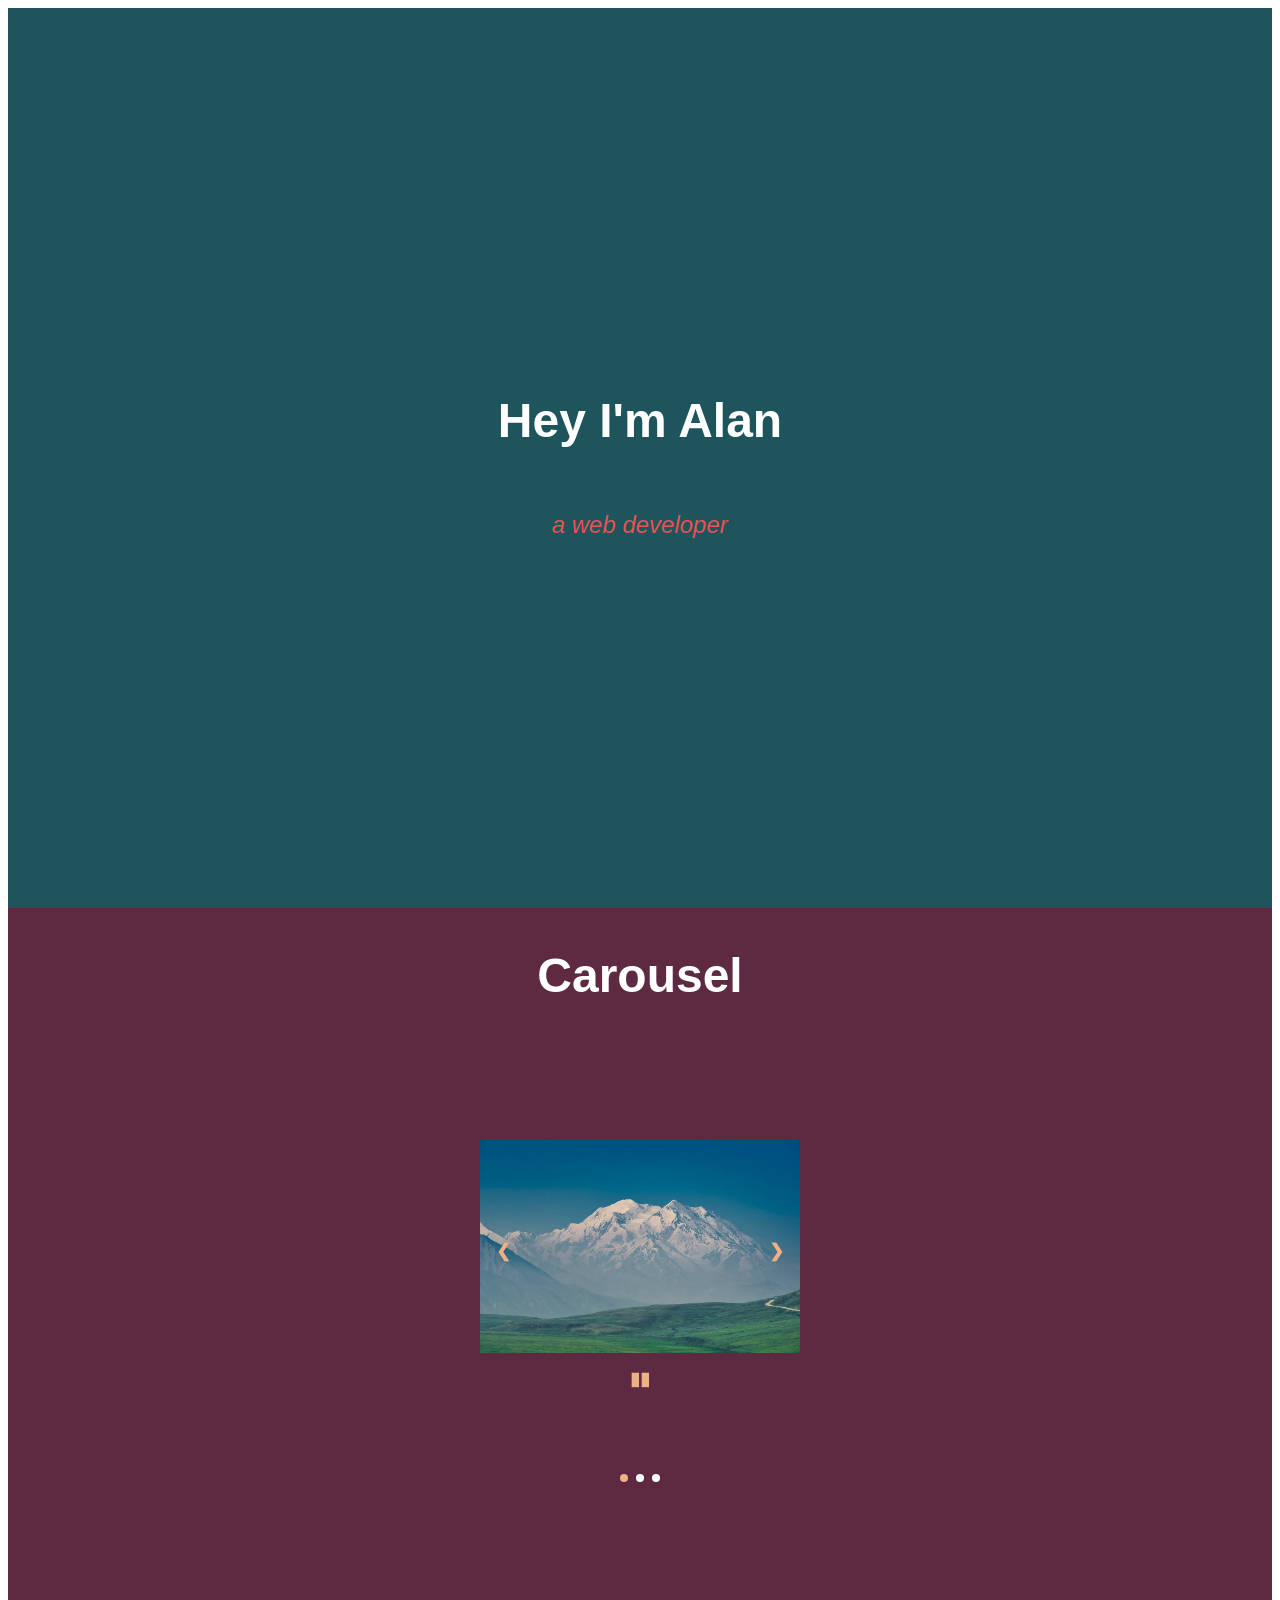
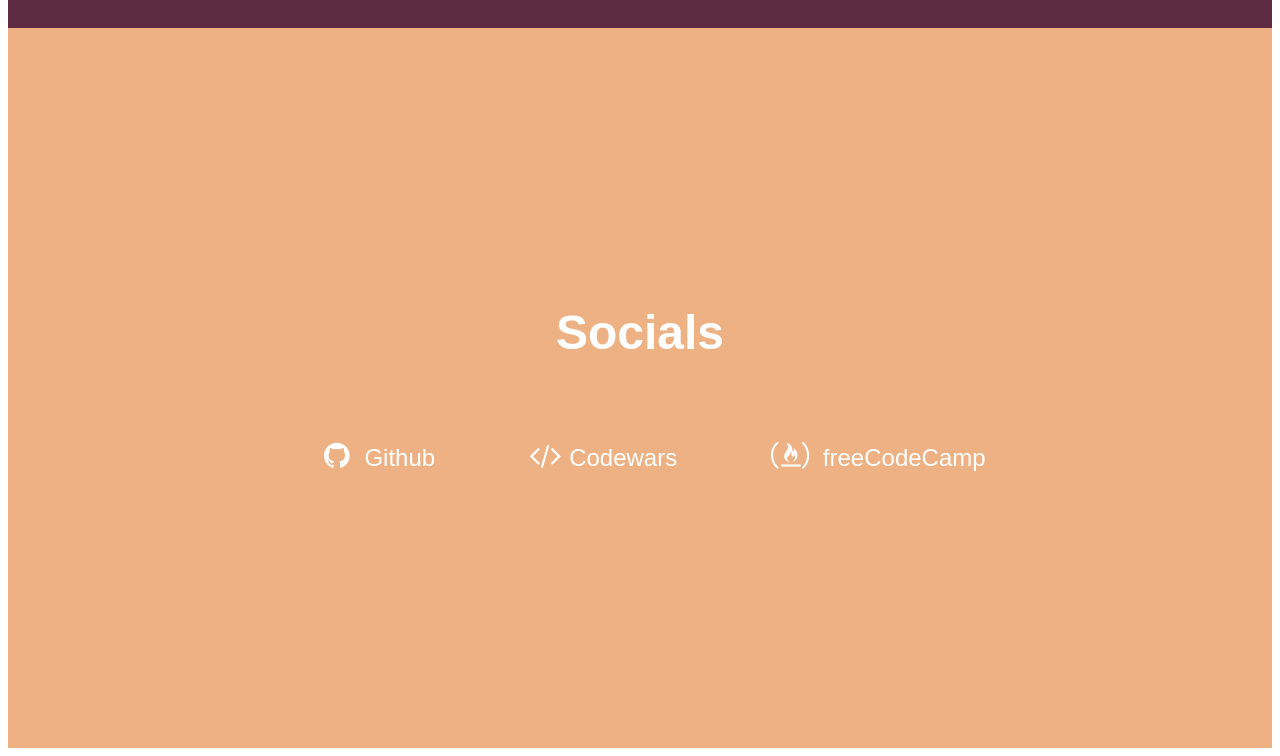
==== index.html @ 08580834 "reorganized and removed public folder" ====
<!DOCTYPE html>
<html>
<head>
	<title>CSS Grid</title>
  <link rel="stylesheet" href="https://cdnjs.cloudflare.com/ajax/libs/font-awesome/4.7.0/css/font-awesome.min.css">
	<link rel="stylesheet" type="text/css" href="./css/styles.css">
</head>
<body>
	<div class="wrapper">

		<section class="welcome-section sections">
      <h1>Hey I'm Alan</h1>
      <p>a web developer</p>
    </section>

    <section class="carousel-section sections">
      <h2>Carousel</h2>
      <!-- Slideshow container -->
      <div class="slideshow-container">
        <!-- Full-width images with number and caption text -->
        <div class="mySlides fade">
          <img src="./images/img1.jpeg" style="width:100%">
        </div>

        <div class="mySlides fade">
          <img src="./images/img2.jpeg" style="width:100%">
        </div>

        <div class="mySlides fade">
          <img src="./images/img3.jpeg" style="width:100%">
        </div>

        <!-- Next and previous buttons -->
        <a class="prev" onclick="changeSlide(-1)">&#10094;</a>
        <a class="next" onclick="changeSlide(1)">&#10095;</a>
        <a id="pause-play-timer" class="play-timer" onclick="pausePlayTimer()">&#9646;&#9646;</a>
      </div>
      <br>

      <!-- The dots/circles -->
      <div class="dots-container" style="text-align:center">
        <span class="dot"></span>
        <span class="dot"></span>
        <span class="dot"></span>
      </div>
    </section>

    <section class="contact-section sections">
      <h2>Socials</h2>
      <div class="contact-links">
        <div class="contact-link-item">
          <a href="https://github.com/AlanWong-1992" class="btn contact-details">
            <i class="fa fa-github" aria-hidden="false"></i>Github
          </a>
        </div>
        <div class="contact-link-item">
          <a href="https://www.codewars.com/users/alanw-developer" class="btn contact-details">
            <i class="fa fa-code" aria-hidden="false"></i>Codewars
          </a>
        </div>
        <div class="contact-link-item">  
          <a href="https://www.freecodecamp.org/alanw-developer" class="btn contact-details">
            <i class="fa fa-free-code-camp" aria-hidden="false"></i>  freeCodeCamp
          </a>
        </div>
      </div>
    </section>

	</div>
  <script type="text/javascript" src="./js/slideshow.js"></script>
</body>
</html>
---- css/styles.css ----
.wrapper {
  display: grid;
  grid-template-rows: auto auto auto;
  grid-row-gap: 0;
}

section {
  grid-row-gap: 0;
}

.wrapper * {
  justify-content: center;
  align-items: center;
}

.sections {
  display: flex;
  flex-direction: column;
  justify-content: center;
  width: 100%;
  margin: 0;
}

.welcome-section {
  height: 100vh;
  background: #1e555c;
}

.carousel-section {
  height: 80vh;
  background: #5d2a42;
}

.contact-section {
  height: 80vh;
  background: #EDB183;
}

.sections > h1, h2 {
  font-size: 3rem;
  font-family: 'Raleway', sans-serif;
  font-weight: 700;
  text-align: center;
  color: white;
}

.sections > p {
  font-size: 1.5rem;
  font-family: 'Poppins', sans-serif;
  font-weight: 200;
  font-style: italic;
  color: #F15152;
}

.contact-links{
  display: grid;
  grid-template-columns: auto auto auto;
  width: max-content;
}

footer{
  background: #f15152;
}

.contact-link-item {
  padding: 1rem 2rem;
  position: relative;
  top: 0;
  transition: top ease 0.5s;
}

.contact-link-item:hover {
  opacity: 0.7;
  top: -1rem;
}

.contact-link-item > a {
  font-size: 1.5rem;
  font-family: 'Poppins', sans-serif;
  font-weight: 200;
  color: white;
  text-decoration: none;
}

.fa {
  padding: 20px;
  font-size: 30px;
  width: 50px;
  text-align: center;
  text-decoration: none;
  margin: 5px 10px;
}

.fa:hover {
    opacity: 0.7;
}

.fa-free-code {
  margin-right: 15px;
}

.fa-free-code-camp{
  margin-right: 15px;
}

* {box-sizing:border-box}

/* Slideshow container */
.slideshow-container {
  object-fit:cover;
  position: relative;
  margin: auto;
}

/* Hide the images by default */
.mySlides {
  display: none;
}

.mySlides > img {
  height: 100%;
  width: 100%;
  object-fit: contain;
}

/* Next & previous buttons */
.prev, .next, #pause-play-timer {
  cursor: pointer;
  position: absolute;
  top: 50%;
  width: auto;
  margin-top: -22px;
  padding: 16px;
  color: #EDB183 !important;
  font-weight: bold;
  font-size: 18px;
  transition: 0.6s ease;
  border-radius: 0 3px 3px 0;
  user-select: none;
}

/* Position the "next button" to the right */
.next {
  right: 0;
  border-radius: 3px 0 0 3px;
}

#pause-play-timer {
  right: 42%;
  top: 90%;
  border-radius: 3px 0 0 3px;
}

/* On hover, add a black background color with a little bit see-through */
.prev:hover, .next:hover {
  background-color: rgba(245, 215, 215, 0.8);
}

/* Caption text */
.text {
  color: #f2f2f2;
  font-size: 15px;
  padding: 8px 12px;
  position: absolute;
  bottom: 8px;
  width: 100%;
  text-align: center;
}

/* Number text (1/3 etc) */
.numbertext {
  color: #f2f2f2;
  font-size: 12px;
  padding: 8px 12px;
  position: absolute;
  top: 0;
}

.dots-container {
  height: 5rem;
  margin-bottom: 5rem;
}

/* The dots/bullets/indicators */
.dot {
  cursor: pointer;
  height: 0.5rem;
  width: 0.5rem;
  margin: 0 2px;
  background-color: white;
  border-radius: 50%;
  display: inline-block;
  transition: background-color 0.6s ease;
}

.active, .dot:hover {
  background-color: #EDB183;
  /* transition: bottom ease 0.5s; */
}

/* Fading animation */
.fade {
  -webkit-animation-name: fade;
  -webkit-animation-duration: 1.5s;
  animation-name: fade;
  animation-duration: 1.5s;
}

@-webkit-keyframes fade {
  from {opacity: .4}
  to {opacity: 1}
}

@keyframes fade {
  from {opacity: .4}
  to {opacity: 1}
}
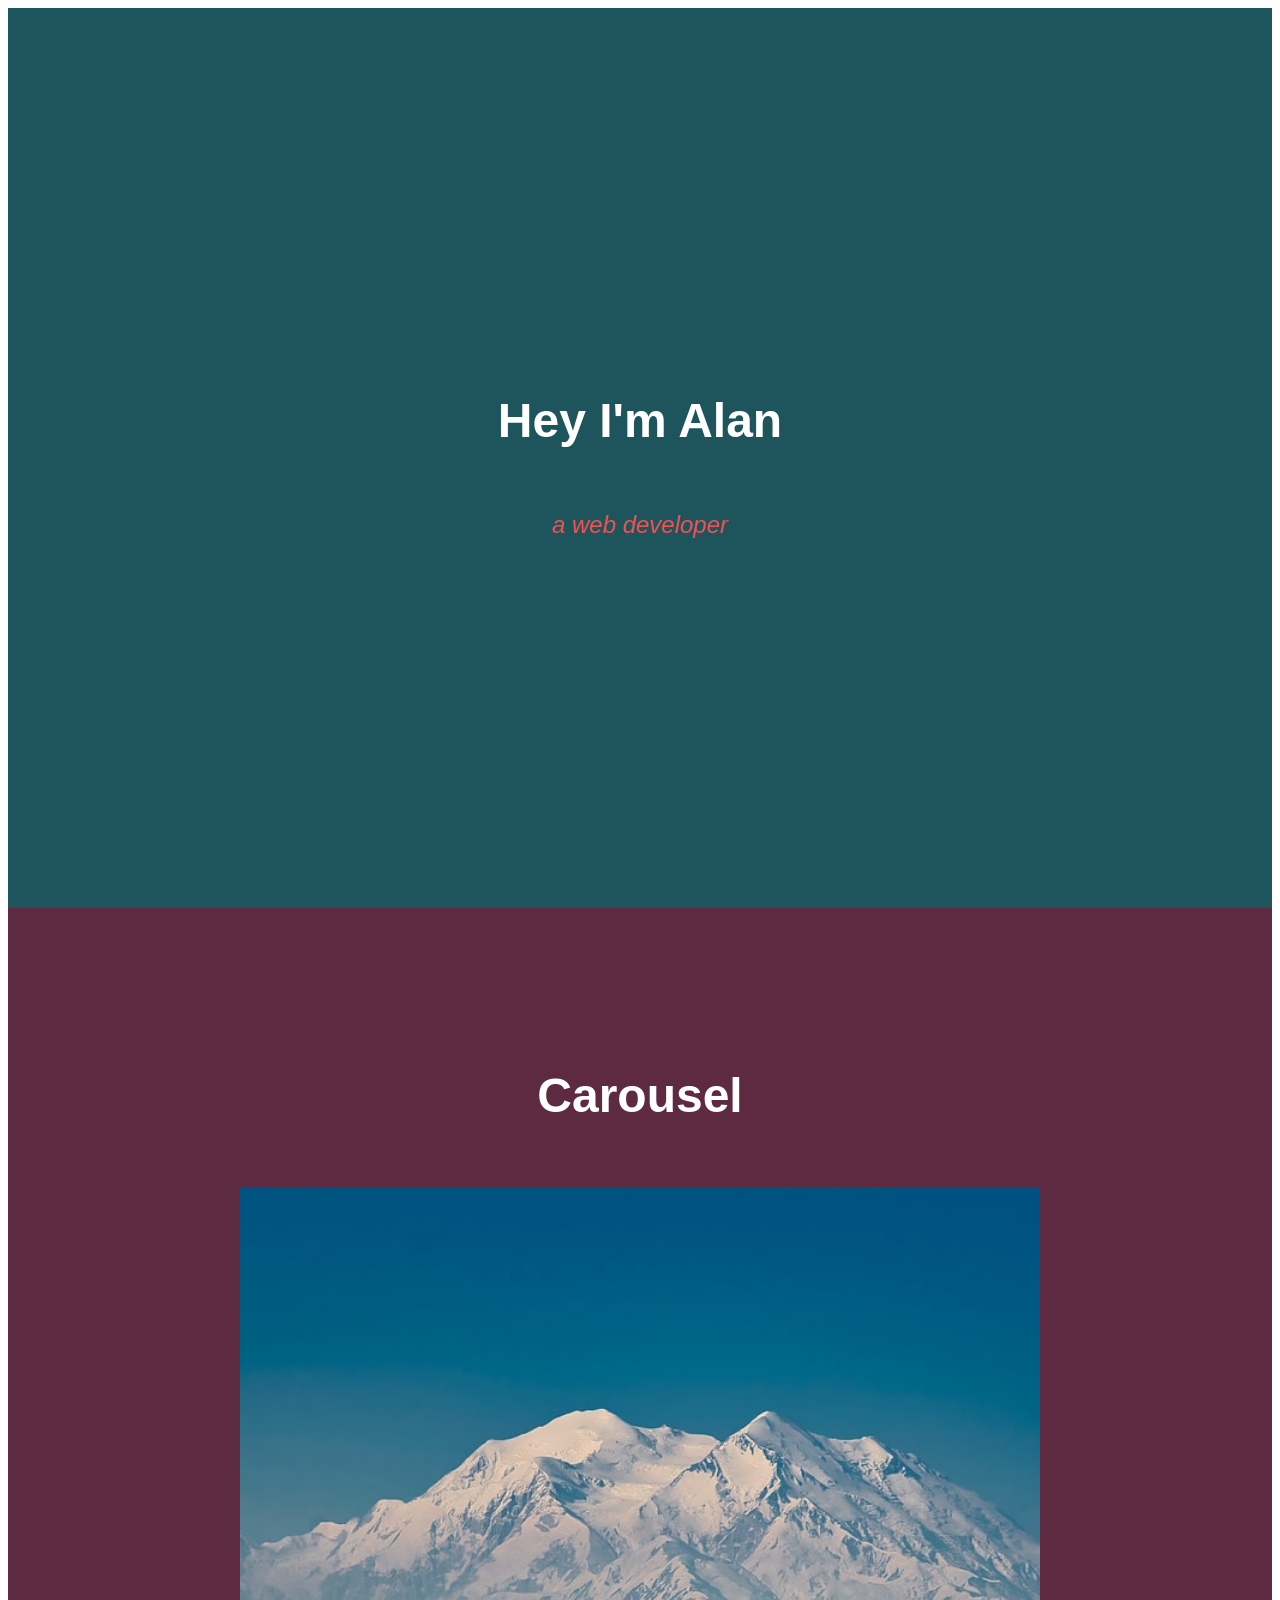
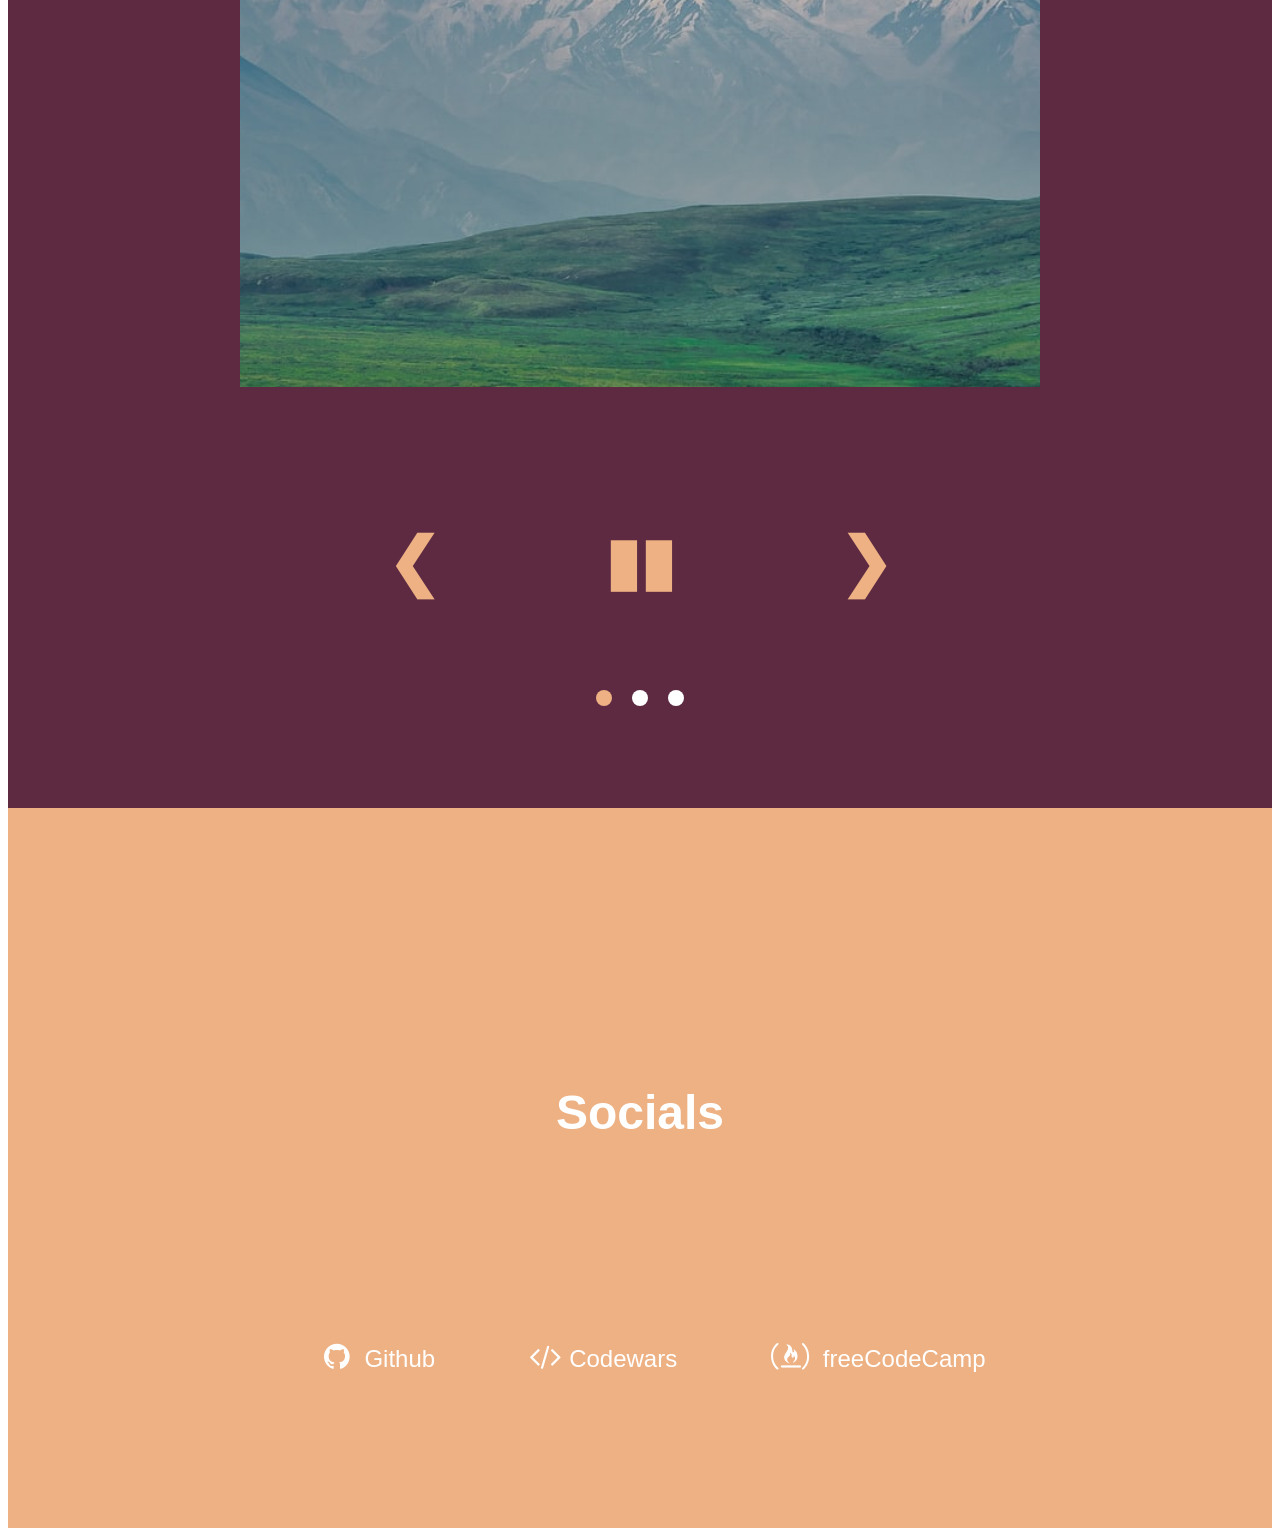
==== commit 7480528a: "attached fixed section size for carousel to fit child elements. enlarged btnsand added transition ef" ====
--- a/index.html
+++ b/index.html
@@ -18,27 +18,30 @@
       <!-- Slideshow container -->
       <div class="slideshow-container">
         <!-- Full-width images with number and caption text -->
+        
         <div class="mySlides fade">
-          <img src="./images/img1.jpeg" style="width:100%">
+          <img src="./images/img1.jpeg">
         </div>
 
         <div class="mySlides fade">
-          <img src="./images/img2.jpeg" style="width:100%">
+          <img src="./images/img2.jpeg">
         </div>
 
         <div class="mySlides fade">
-          <img src="./images/img3.jpeg" style="width:100%">
+          <img src="./images/img3.jpeg">
         </div>
 
-        <!-- Next and previous buttons -->
-        <a class="prev" onclick="changeSlide(-1)">&#10094;</a>
-        <a class="next" onclick="changeSlide(1)">&#10095;</a>
-        <a id="pause-play-timer" class="play-timer" onclick="pausePlayTimer()">&#9646;&#9646;</a>
       </div>
       <br>
 
-      <!-- The dots/circles -->
-      <div class="dots-container" style="text-align:center">
+      <div class="btns-container">
+        <!-- Next and previous buttons -->
+        <a class="prev" onclick="changeSlide(-1)">&#10094;</a>
+        <a id="pause-play-timer" class="play-timer" onclick="pausePlayTimer()">&#9646;&#9646;</a>
+        <a class="next" onclick="changeSlide(1)">&#10095;</a>
+      </div>
+      <div class="dots-container">
+        <!-- The dots/circles -->
         <span class="dot"></span>
         <span class="dot"></span>
         <span class="dot"></span>
--- a/css/styles.css
+++ b/css/styles.css
@@ -27,8 +27,10 @@
 }
 
 .carousel-section {
-  height: 80vh;
+  height: 1500px;
   background: #5d2a42;
+  display: grid;
+  grid-template-rows: 1fr 5fr 1fr 1fr;
 }
 
 .contact-section {
@@ -42,6 +44,10 @@
   font-weight: 700;
   text-align: center;
   color: white;
+}
+
+h2 {
+  margin: 10rem 0 0 0;
 }
 
 .sections > p {
@@ -56,6 +62,7 @@
   display: grid;
   grid-template-columns: auto auto auto;
   width: max-content;
+  margin-top: 10rem;
 }
 
 footer{
@@ -107,9 +114,9 @@
 
 /* Slideshow container */
 .slideshow-container {
-  object-fit:cover;
-  position: relative;
-  margin: auto;
+  width: 100px;
+  height: 100px;
+  margin-top: 4rem;
 }
 
 /* Hide the images by default */
@@ -117,26 +124,39 @@
   display: none;
 }
 
+.mySlides-active {
+  display: block;
+  width: 100%;
+  height: 100%;
+}
+
 .mySlides > img {
   height: 100%;
   width: 100%;
-  object-fit: contain;
+  object-fit: cover;
+}
+
+.btns-container {
+  text-align: center;
+  margin: 3rem 0;
 }
 
 /* Next & previous buttons */
 .prev, .next, #pause-play-timer {
   cursor: pointer;
-  position: absolute;
-  top: 50%;
+  /* position: absolute;
+  top: 50%; */
   width: auto;
   margin-top: -22px;
-  padding: 16px;
+  padding: 0 5rem;
   color: #EDB183 !important;
   font-weight: bold;
-  font-size: 18px;
-  transition: 0.6s ease;
+  font-size: 4rem;
   border-radius: 0 3px 3px 0;
   user-select: none;
+  position: relative;
+  top: 0;
+  transition: top ease 0.5s;
 }
 
 /* Position the "next button" to the right */
@@ -146,46 +166,29 @@
 }
 
 #pause-play-timer {
-  right: 42%;
-  top: 90%;
-  border-radius: 3px 0 0 3px;
+  position: relative;
+  top: 0;
+  transition: top ease 0.5s;
 }
 
 /* On hover, add a black background color with a little bit see-through */
-.prev:hover, .next:hover {
-  background-color: rgba(245, 215, 215, 0.8);
-}
-
-/* Caption text */
-.text {
-  color: #f2f2f2;
-  font-size: 15px;
-  padding: 8px 12px;
-  position: absolute;
-  bottom: 8px;
-  width: 100%;
-  text-align: center;
-}
-
-/* Number text (1/3 etc) */
-.numbertext {
-  color: #f2f2f2;
-  font-size: 12px;
-  padding: 8px 12px;
-  position: absolute;
-  top: 0;
+.prev:hover, .next:hover, #pause-play-timer:hover {
+  /* background-color: rgba(245, 215, 215, 0.8); */
+  top: -1rem;
 }
 
 .dots-container {
   height: 5rem;
   margin-bottom: 5rem;
+  text-align: center;
+  font-size: 4rem;
 }
 
 /* The dots/bullets/indicators */
 .dot {
   cursor: pointer;
-  height: 0.5rem;
-  width: 0.5rem;
+  height: 1rem;
+  width: 1rem;
   margin: 0 2px;
   background-color: white;
   border-radius: 50%;
@@ -214,4 +217,19 @@
 @keyframes fade {
   from {opacity: .4}
   to {opacity: 1}
-}+}
+
+/* media types and breakpoints */
+@media (min-width: 100px) {
+  .slideshow-container {
+    height: 800px;
+    width: 800px;
+  }
+}
+
+/* @media (min-width: 768px) {
+  .slideshow-container {
+    height: 500px;
+    width: 500px;
+  }
+} */
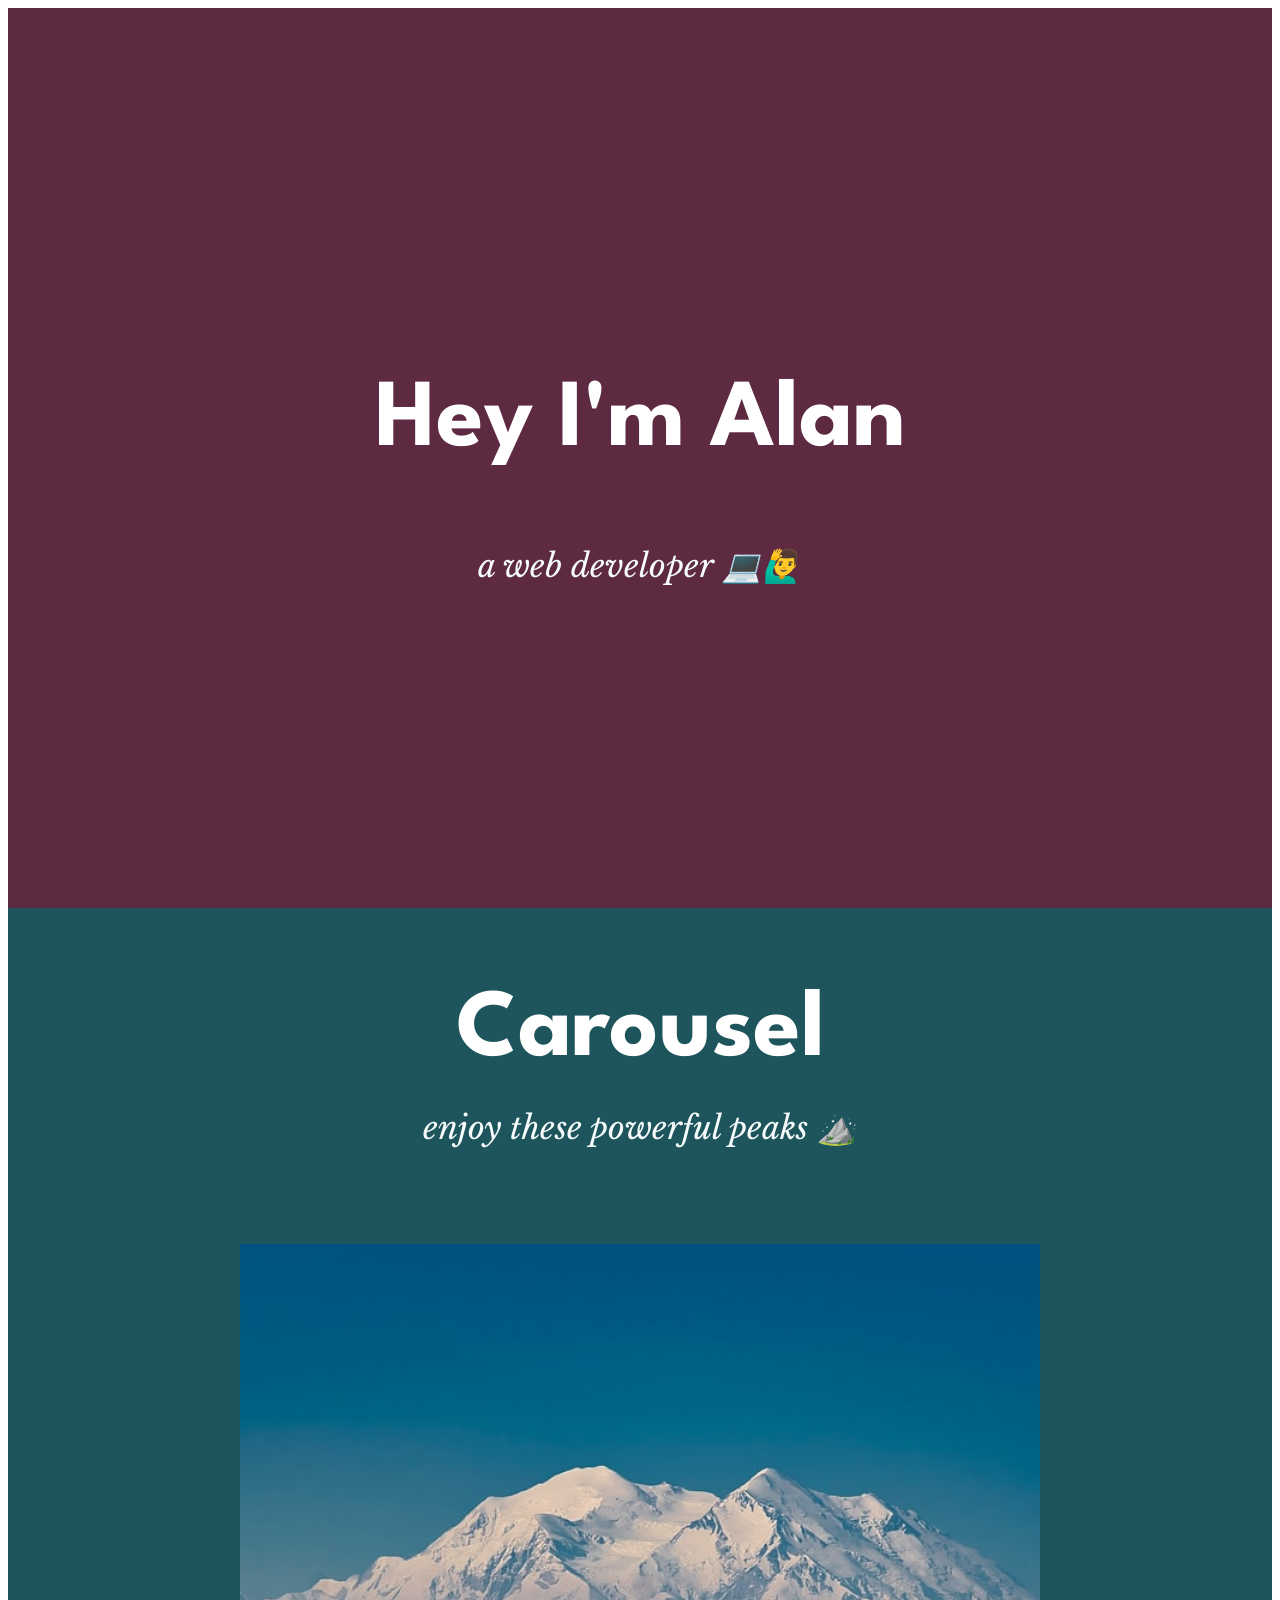
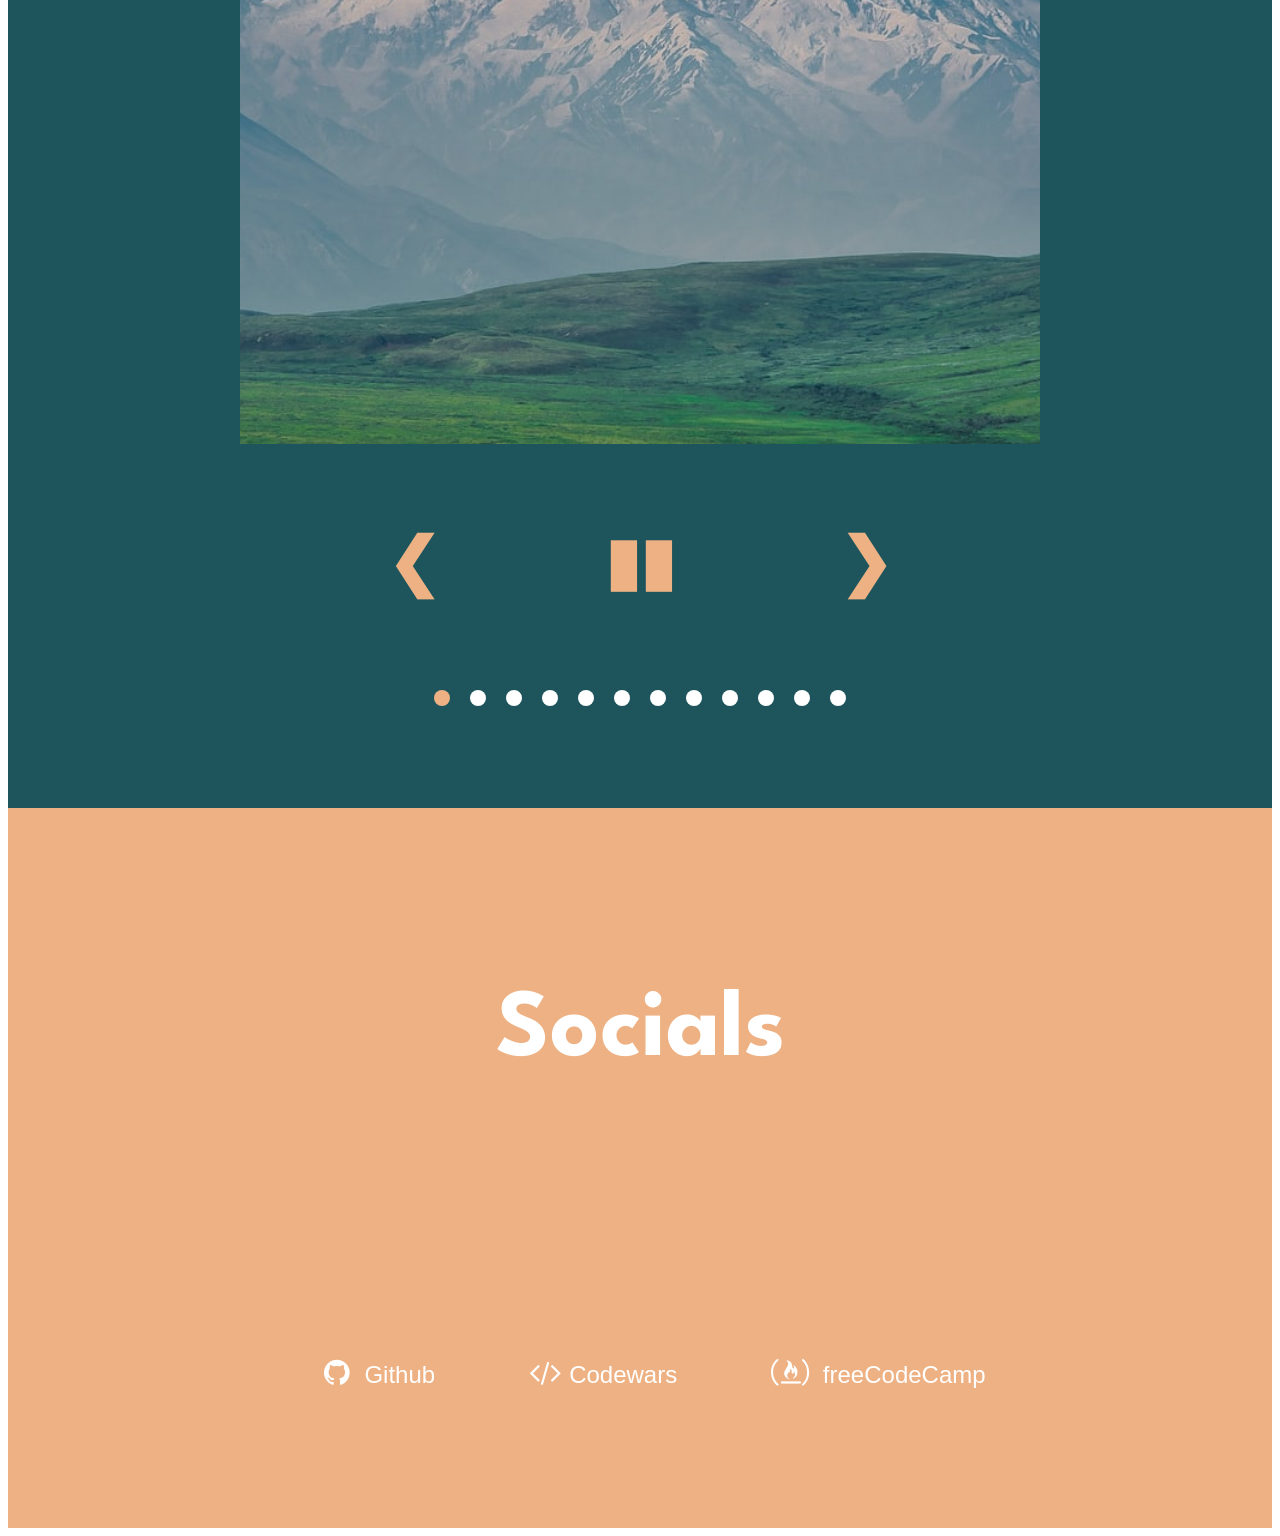
==== commit 0c842932: "added spartan and baskerville fonts from google" ====
--- a/index.html
+++ b/index.html
@@ -9,12 +9,17 @@
 	<div class="wrapper">
 
 		<section class="welcome-section sections">
-      <h1>Hey I'm Alan</h1>
-      <p>a web developer</p>
+      <div class="section-header">
+        <h1>Hey I'm Alan</h1>
+        <p>a web developer 💻🙋‍♂️</p>
+      </div>
     </section>
 
     <section class="carousel-section sections">
-      <h2>Carousel</h2>
+      <div class="section-header">
+        <h2>Carousel</h2>
+        <p>enjoy these powerful peaks ⛰️</p>
+      </div>
       <!-- Slideshow container -->
       <div class="slideshow-container">
         <!-- Full-width images with number and caption text -->
@@ -31,6 +36,42 @@
           <img src="./images/img3.jpeg">
         </div>
 
+        <div class="mySlides fade">
+          <img src="./images/img4.jpeg">
+        </div>
+
+        <div class="mySlides fade">
+          <img src="./images/img5.jpeg">
+        </div>
+
+        <div class="mySlides fade">
+          <img src="./images/img6.jpeg">
+        </div>
+
+        <div class="mySlides fade">
+          <img src="./images/img7.jpeg">
+        </div>
+
+        <div class="mySlides fade">
+          <img src="./images/img8.jpeg">
+        </div>
+
+        <div class="mySlides fade">
+          <img src="./images/img9.jpeg">
+        </div>
+
+        <div class="mySlides fade">
+          <img src="./images/img10.jpeg">
+        </div>
+
+        <div class="mySlides fade">
+          <img src="./images/img11.jpeg">
+        </div>
+
+        <div class="mySlides fade">
+          <img src="./images/img12.jpeg">
+        </div>
+
       </div>
       <br>
 
@@ -42,6 +83,15 @@
       </div>
       <div class="dots-container">
         <!-- The dots/circles -->
+        <span class="dot"></span>
+        <span class="dot"></span>
+        <span class="dot"></span>
+        <span class="dot"></span>
+        <span class="dot"></span>
+        <span class="dot"></span>
+        <span class="dot"></span>
+        <span class="dot"></span>
+        <span class="dot"></span>
         <span class="dot"></span>
         <span class="dot"></span>
         <span class="dot"></span>
--- a/css/styles.css
+++ b/css/styles.css
@@ -1,3 +1,6 @@
+@import url('https://fonts.googleapis.com/css2?family=Spartan:wght@800&display=swap');
+@import url('https://fonts.googleapis.com/css2?family=Libre+Baskerville:ital@1&display=swap');
+
 .wrapper {
   display: grid;
   grid-template-rows: auto auto auto;
@@ -23,12 +26,12 @@
 
 .welcome-section {
   height: 100vh;
-  background: #1e555c;
+  background: #5d2a42
 }
 
 .carousel-section {
   height: 1500px;
-  background: #5d2a42;
+  background: #1e555c;
   display: grid;
   grid-template-rows: 1fr 5fr 1fr 1fr;
 }
@@ -38,24 +41,28 @@
   background: #EDB183;
 }
 
-.sections > h1, h2 {
-  font-size: 3rem;
-  font-family: 'Raleway', sans-serif;
+.section-header {
+  text-align: center;
+}
+
+.section-header > h1, h2 {
+  font-size: 6rem;
+  font-family: 'Spartan','Raleway', sans-serif;
   font-weight: 700;
   text-align: center;
   color: white;
 }
 
-h2 {
-  margin: 10rem 0 0 0;
-}
-
-.sections > p {
-  font-size: 1.5rem;
-  font-family: 'Poppins', sans-serif;
+.section-header > h2 {
+  margin: 5rem 0 0 0;
+}
+
+.section-header > p {
+  font-size: 2rem;
+  font-family: 'Libre Baskerville', serif;
   font-weight: 200;
   font-style: italic;
-  color: #F15152;
+  color: #F6FBFC;
 }
 
 .contact-links{
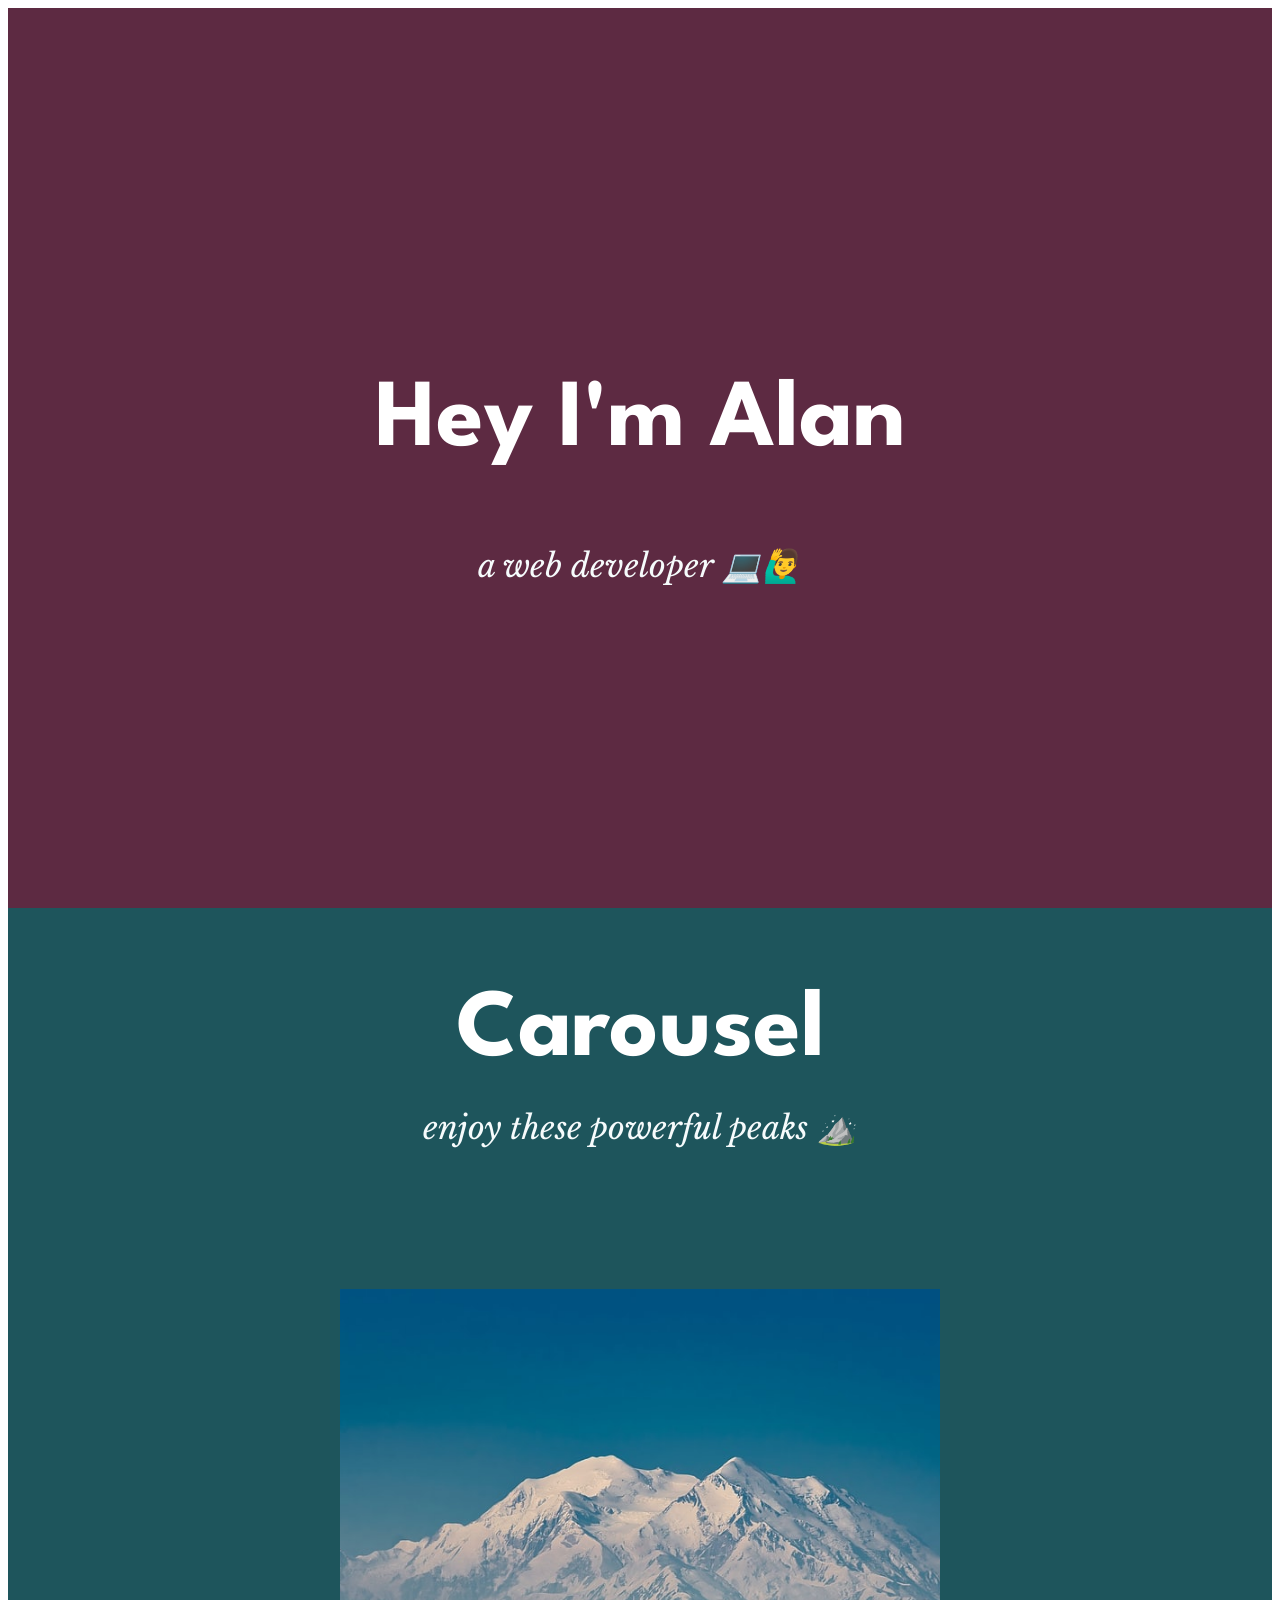
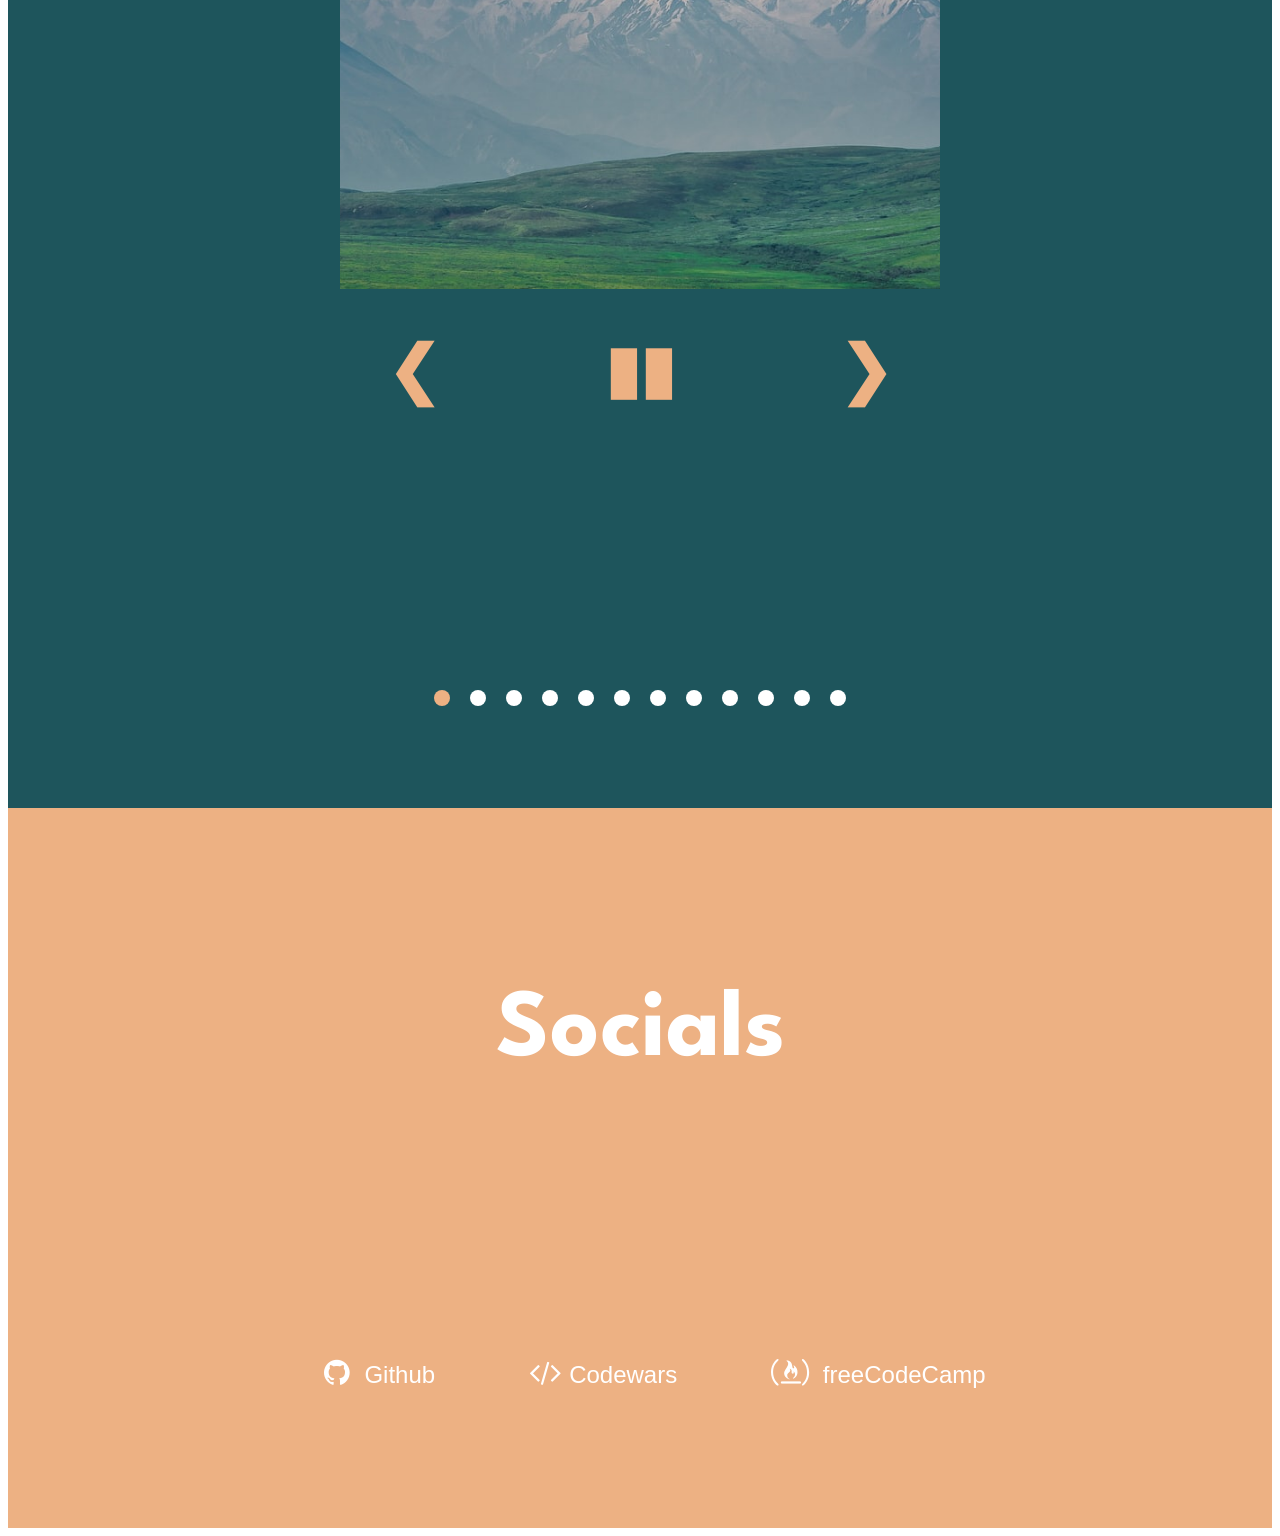
==== commit 4c54fc2b: "changed image size to 600x600 pixels" ====
--- a/index.html
+++ b/index.html
@@ -23,57 +23,43 @@
       <!-- Slideshow container -->
       <div class="slideshow-container">
         <!-- Full-width images with number and caption text -->
-        
         <div class="mySlides fade">
           <img src="./images/img1.jpeg">
         </div>
-
         <div class="mySlides fade">
           <img src="./images/img2.jpeg">
         </div>
-
         <div class="mySlides fade">
           <img src="./images/img3.jpeg">
         </div>
-
         <div class="mySlides fade">
           <img src="./images/img4.jpeg">
         </div>
-
         <div class="mySlides fade">
           <img src="./images/img5.jpeg">
         </div>
-
         <div class="mySlides fade">
           <img src="./images/img6.jpeg">
         </div>
-
         <div class="mySlides fade">
           <img src="./images/img7.jpeg">
         </div>
-
         <div class="mySlides fade">
           <img src="./images/img8.jpeg">
         </div>
-
         <div class="mySlides fade">
           <img src="./images/img9.jpeg">
         </div>
-
         <div class="mySlides fade">
           <img src="./images/img10.jpeg">
         </div>
-
         <div class="mySlides fade">
           <img src="./images/img11.jpeg">
         </div>
-
         <div class="mySlides fade">
           <img src="./images/img12.jpeg">
         </div>
-
       </div>
-      <br>
 
       <div class="btns-container">
         <!-- Next and previous buttons -->
--- a/css/styles.css
+++ b/css/styles.css
@@ -123,7 +123,7 @@
 .slideshow-container {
   width: 100px;
   height: 100px;
-  margin-top: 4rem;
+  margin: 4rem auto 0 auto;
 }
 
 /* Hide the images by default */
@@ -145,7 +145,7 @@
 
 .btns-container {
   text-align: center;
-  margin: 3rem 0;
+  margin-bottom: 15rem  ;
 }
 
 /* Next & previous buttons */
@@ -227,16 +227,16 @@
 }
 
 /* media types and breakpoints */
-@media (min-width: 100px) {
+@media (min-width: 300px) {
   .slideshow-container {
-    height: 800px;
-    width: 800px;
+    height: 600px;
+    width: 600px;
   }
 }
 
-/* @media (min-width: 768px) {
+@media (min-height: 500px) {
   .slideshow-container {
-    height: 500px;
-    width: 500px;
+    height: 600px;
+    width: 600px;
   }
-} */+}
